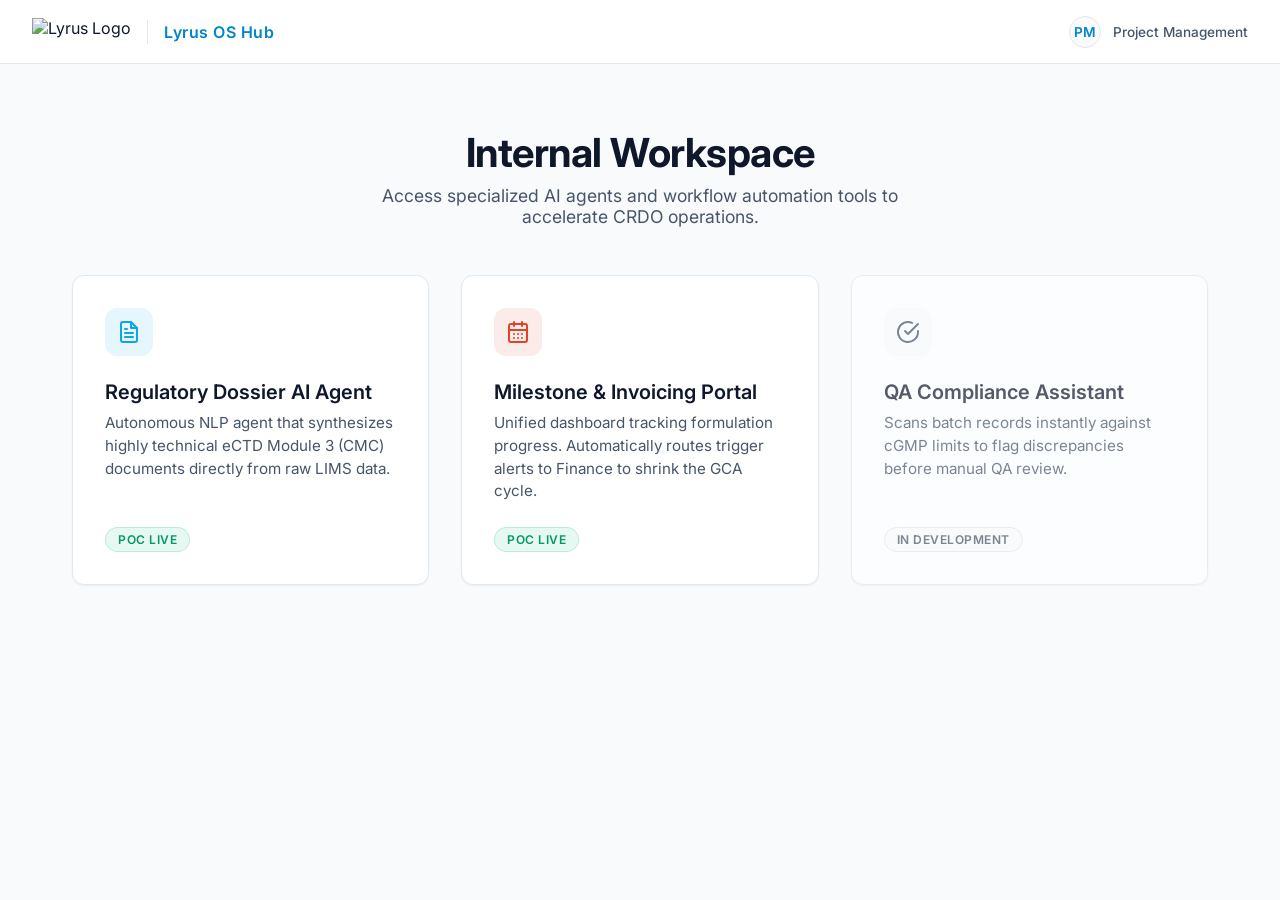
==== tools/index.html @ a567f112 "Add Internal Tools Hub and Milestone Tracker" ====
<!doctype html>
<html lang="en">
  <head>
    <meta charset="UTF-8" />
    <meta name="viewport" content="width=device-width, initial-scale=1.0" />
    <title>Lyrus OS | Internal Tools Hub</title>
    <link rel="stylesheet" href="./style.css" />
    <link href="https://fonts.googleapis.com/css2?family=Inter:wght@400;500;600;700&display=swap" rel="stylesheet">
  </head>
  <body>
    <!-- Top Navigation Bar -->
    <header class="topbar">
      <div class="topbar-left">
        <img src="https://www.lyruslife.com/wp-content/uploads/2016/11/Lyrus-Logo-150-x-80-2-1.png" alt="Lyrus Logo" class="logo">
        <div class="brand-divider"></div>
        <span class="system-name">Lyrus OS Hub</span>
      </div>
      <div class="topbar-right">
        <div class="user-profile">
          <div class="avatar">PM</div>
          <span>Project Management</span>
        </div>
      </div>
    </header>

    <main class="hub-container">
      <div class="hub-header">
        <h1>Internal Workspace</h1>
        <p>Access specialized AI agents and workflow automation tools to accelerate CRDO operations.</p>
      </div>

      <div class="tools-grid">
        <!-- Tool Card: Dossier Agent -->
        <a href="./dossier-agent/index.html" class="tool-card">
          <div class="card-icon blue-icon">
            <svg xmlns="http://www.w3.org/2000/svg" width="24" height="24" viewBox="0 0 24 24" fill="none" stroke="currentColor" stroke-width="2" stroke-linecap="round" stroke-linejoin="round"><path d="M14 2H6a2 2 0 0 0-2 2v16a2 2 0 0 0 2 2h12a2 2 0 0 0 2-2V8z"></path><polyline points="14 2 14 8 20 8"></polyline><line x1="16" y1="13" x2="8" y2="13"></line><line x1="16" y1="17" x2="8" y2="17"></line><polyline points="10 9 9 9 8 9"></polyline></svg>
          </div>
          <div class="card-content">
            <h3>Regulatory Dossier AI Agent</h3>
            <p>Autonomous NLP agent that synthesizes highly technical eCTD Module 3 (CMC) documents directly from raw LIMS data.</p>
            <span class="status-badge live">POC Live</span>
          </div>
        </a>

        <!-- Tool Card: Milestone Tracker -->
        <a href="./milestone-tracker/index.html" class="tool-card">
          <div class="card-icon orange-icon">
            <svg xmlns="http://www.w3.org/2000/svg" width="24" height="24" viewBox="0 0 24 24" fill="none" stroke="currentColor" stroke-width="2" stroke-linecap="round" stroke-linejoin="round"><rect x="3" y="4" width="18" height="18" rx="2" ry="2"></rect><line x1="16" y1="2" x2="16" y2="6"></line><line x1="8" y1="2" x2="8" y2="6"></line><line x1="3" y1="10" x2="21" y2="10"></line><path d="M8 14h.01"></path><path d="M12 14h.01"></path><path d="M16 14h.01"></path><path d="M8 18h.01"></path><path d="M12 18h.01"></path><path d="M16 18h.01"></path></svg>
          </div>
          <div class="card-content">
            <h3>Milestone & Invoicing Portal</h3>
            <p>Unified dashboard tracking formulation progress. Automatically routes trigger alerts to Finance to shrink the GCA cycle.</p>
            <span class="status-badge live">POC Live</span>
          </div>
        </a>

        <!-- Tool Card: QA Assistant (Placeholder) -->
        <div class="tool-card disabled">
          <div class="card-icon gray-icon">
            <svg xmlns="http://www.w3.org/2000/svg" width="24" height="24" viewBox="0 0 24 24" fill="none" stroke="currentColor" stroke-width="2" stroke-linecap="round" stroke-linejoin="round"><path d="M22 11.08V12a10 10 0 1 1-5.93-9.14"></path><polyline points="22 4 12 14.01 9 11.01"></polyline></svg>
          </div>
          <div class="card-content">
            <h3>QA Compliance Assistant</h3>
            <p>Scans batch records instantly against cGMP limits to flag discrepancies before manual QA review.</p>
            <span class="status-badge upcoming">In Development</span>
          </div>
        </div>

      </div>
    </main>
  </body>
</html>
---- tools/style.css ----
:root {
  --bg-app: #f8fafc;
  --bg-card: #ffffff;
  --text-main: #0f172a;
  --text-muted: #475569;
  --border-color: #e2e8f0;
  
  --brand-orange: #de4528;
  --brand-blue: #0ea5e9;
  --brand-blue-dark: #0284c7;
  
  --shadow-sm: 0 1px 2px 0 rgba(0, 0, 0, 0.05);
  --shadow-md: 0 4px 6px -1px rgba(0, 0, 0, 0.05), 0 2px 4px -1px rgba(0, 0, 0, 0.03);
  --shadow-lg: 0 10px 15px -3px rgba(0, 0, 0, 0.1), 0 4px 6px -2px rgba(0, 0, 0, 0.05);
}

* { margin: 0; padding: 0; box-sizing: border-box; }
body { font-family: 'Inter', sans-serif; background-color: var(--bg-app); color: var(--text-main); }

/* Top Navigation */
.topbar { background-color: white; height: 64px; border-bottom: 1px solid var(--border-color); display: flex; align-items: center; justify-content: space-between; padding: 0 2rem; position: sticky; top: 0; z-index: 10; }
.topbar-left { display: flex; align-items: center; gap: 1rem; }
.logo { height: 28px; }
.brand-divider { width: 1px; height: 24px; background-color: var(--border-color); }
.system-name { font-weight: 600; color: var(--brand-blue-dark); letter-spacing: 0.5px; }

.topbar-right { display: flex; align-items: center; }
.user-profile { display: flex; align-items: center; gap: 0.75rem; font-size: 0.85rem; font-weight: 500; color: var(--text-muted); cursor: pointer; }
.avatar { width: 32px; height: 32px; background-color: var(--bg-app); border: 1px solid var(--border-color); border-radius: 50%; display: flex; align-items: center; justify-content: center; color: var(--brand-blue-dark); font-weight: 600; }

/* Hub Layout */
.hub-container { max-width: 1200px; margin: 0 auto; padding: 4rem 2rem; }
.hub-header { margin-bottom: 3rem; text-align: center; }
.hub-header h1 { font-size: 2.5rem; margin-bottom: 0.5rem; color: var(--text-main); letter-spacing: -0.5px; }
.hub-header p { color: var(--text-muted); font-size: 1.1rem; max-width: 600px; margin: 0 auto; }

/* Tools Grid */
.tools-grid { display: grid; grid-template-columns: repeat(auto-fit, minmax(340px, 1fr)); gap: 2rem; }

.tool-card { background-color: var(--bg-card); border: 1px solid var(--border-color); border-radius: 12px; padding: 2rem; text-decoration: none; color: inherit; display: flex; flex-direction: column; gap: 1.5rem; box-shadow: var(--shadow-sm); transition: transform 0.2s ease, box-shadow 0.2s ease, border-color 0.2s ease; position: relative; overflow: hidden; }
.tool-card:not(.disabled):hover { transform: translateY(-4px); box-shadow: var(--shadow-lg); border-color: var(--brand-blue); }

.card-icon { width: 48px; height: 48px; border-radius: 12px; display: flex; align-items: center; justify-content: center; }
.blue-icon { background-color: rgba(14, 165, 233, 0.1); color: var(--brand-blue); }
.orange-icon { background-color: rgba(222, 69, 40, 0.1); color: var(--brand-orange); }
.gray-icon { background-color: var(--bg-app); color: var(--text-muted); }

.card-content { display: flex; flex-direction: column; gap: 0.5rem; flex: 1; }
.card-content h3 { font-size: 1.25rem; font-weight: 600; }
.card-content p { color: var(--text-muted); font-size: 0.95rem; line-height: 1.5; margin-bottom: 1rem; flex: 1; }

.status-badge { align-self: flex-start; padding: 0.25rem 0.75rem; border-radius: 50px; font-size: 0.75rem; font-weight: 600; text-transform: uppercase; letter-spacing: 0.5px; }
.status-badge.live { background-color: rgba(16, 185, 129, 0.1); color: #059669; border: 1px solid rgba(16, 185, 129, 0.2); }
.status-badge.upcoming { background-color: var(--bg-app); color: var(--text-muted); border: 1px solid var(--border-color); }

.tool-card.disabled { opacity: 0.7; cursor: not-allowed; }
.tool-card.disabled:hover { transform: none; box-shadow: var(--shadow-sm); border-color: var(--border-color); }
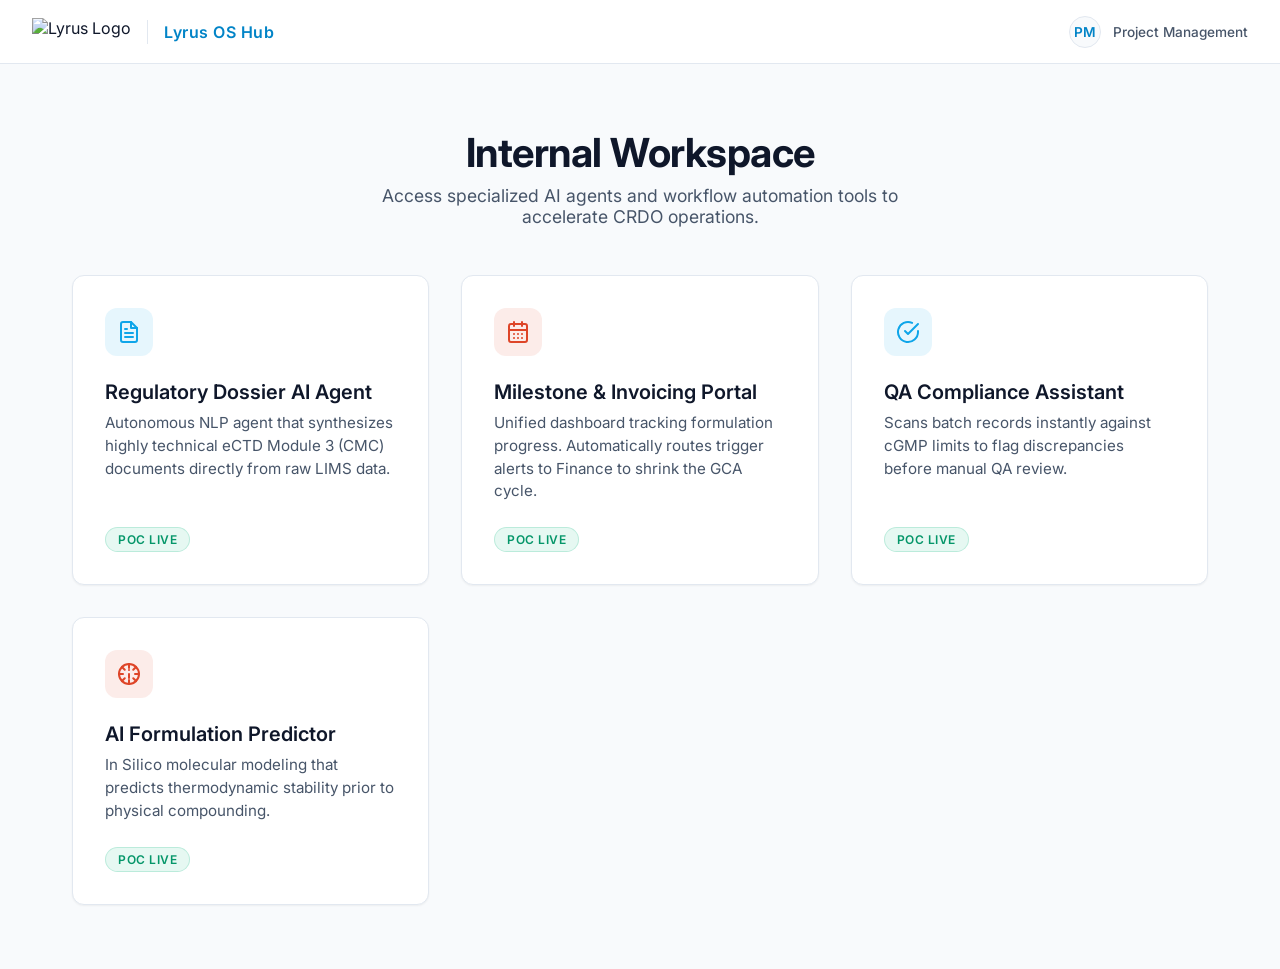
==== commit d32a8ad3: "Complete 4-Tool Internal Ecosystem" ====
--- a/tools/index.html
+++ b/tools/index.html
@@ -54,17 +54,29 @@
           </div>
         </a>
 
-        <!-- Tool Card: QA Assistant (Placeholder) -->
-        <div class="tool-card disabled">
-          <div class="card-icon gray-icon">
+        <!-- Tool Card: QA Assistant -->
+        <a href="./qa-assistant/index.html" class="tool-card">
+          <div class="card-icon blue-icon">
             <svg xmlns="http://www.w3.org/2000/svg" width="24" height="24" viewBox="0 0 24 24" fill="none" stroke="currentColor" stroke-width="2" stroke-linecap="round" stroke-linejoin="round"><path d="M22 11.08V12a10 10 0 1 1-5.93-9.14"></path><polyline points="22 4 12 14.01 9 11.01"></polyline></svg>
           </div>
           <div class="card-content">
             <h3>QA Compliance Assistant</h3>
             <p>Scans batch records instantly against cGMP limits to flag discrepancies before manual QA review.</p>
-            <span class="status-badge upcoming">In Development</span>
+            <span class="status-badge live">POC Live</span>
           </div>
-        </div>
+        </a>
+
+        <!-- Tool Card: Formulation Predictor -->
+        <a href="./formulation-predictor/index.html" class="tool-card">
+          <div class="card-icon orange-icon">
+            <svg xmlns="http://www.w3.org/2000/svg" width="24" height="24" viewBox="0 0 24 24" fill="none" stroke="currentColor" stroke-width="2" stroke-linecap="round" stroke-linejoin="round"><circle cx="12" cy="12" r="10"></circle><line x1="12" y1="16" x2="12" y2="12"></line><line x1="12" y1="8" x2="12.01" y2="8"></line><path d="M12 2v4"></path><path d="M12 18v4"></path><path d="M4.93 4.93l2.83 2.83"></path><path d="M16.24 16.24l2.83 2.83"></path><path d="M2 12h4"></path><path d="M18 12h4"></path><path d="M4.93 19.07l2.83-2.83"></path><path d="M16.24 7.76l2.83-2.83"></path></svg>
+          </div>
+          <div class="card-content">
+            <h3>AI Formulation Predictor</h3>
+            <p>In Silico molecular modeling that predicts thermodynamic stability prior to physical compounding.</p>
+            <span class="status-badge live">POC Live</span>
+          </div>
+        </a>
 
       </div>
     </main>
--- a/tools/style.css
+++ b/tools/style.css
@@ -55,3 +55,12 @@
 
 .tool-card.disabled { opacity: 0.7; cursor: not-allowed; }
 .tool-card.disabled:hover { transform: none; box-shadow: var(--shadow-sm); border-color: var(--border-color); }
+
+/* Mobile Responsiveness */
+@media (max-width: 768px) {
+  .topbar { padding: 0 1rem; }
+  .system-name { display: none; } /* Hide text to save space, keep logo */
+  .hub-container { padding: 2rem 1rem; }
+  .hub-header h1 { font-size: 2rem; }
+  .tools-grid { grid-template-columns: 1fr; }
+}
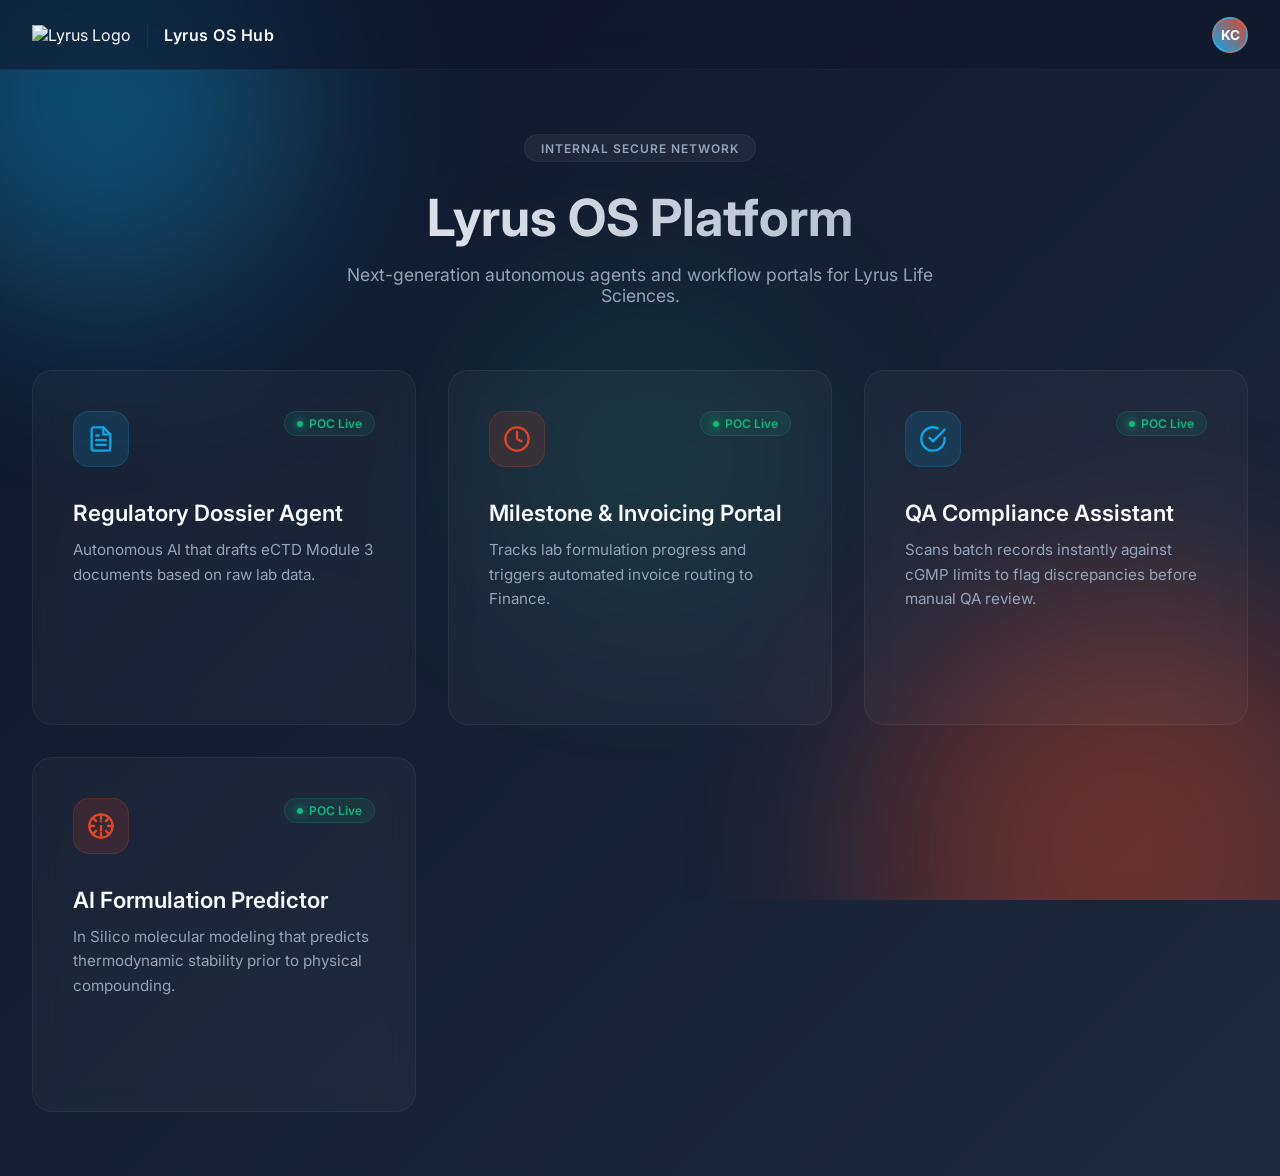
==== commit 6d07a1d7: "Redesign Internal Agents Dashboard and Individual Apps with Glassmorphism and animations. Also pushe" ====
--- a/tools/index.html
+++ b/tools/index.html
@@ -8,6 +8,12 @@
     <link href="https://fonts.googleapis.com/css2?family=Inter:wght@400;500;600;700&display=swap" rel="stylesheet">
   </head>
   <body>
+    <div class="bg-orbs">
+      <div class="orb orb-1"></div>
+      <div class="orb orb-2"></div>
+      <div class="orb orb-3"></div>
+    </div>
+
     <!-- Top Navigation Bar -->
     <header class="topbar">
       <div class="topbar-left">
@@ -16,66 +22,76 @@
         <span class="system-name">Lyrus OS Hub</span>
       </div>
       <div class="topbar-right">
-        <div class="user-profile">
-          <div class="avatar">PM</div>
-          <span>Project Management</span>
-        </div>
+        <div class="user-profile">KC</div>
       </div>
     </header>
 
     <main class="hub-container">
-      <div class="hub-header">
-        <h1>Internal Workspace</h1>
-        <p>Access specialized AI agents and workflow automation tools to accelerate CRDO operations.</p>
-      </div>
+      <header class="hub-header">
+        <div class="badge">Internal Secure Network</div>
+        <h1>Lyrus OS Platform</h1>
+        <p>Next-generation autonomous agents and workflow portals for Lyrus Life Sciences.</p>
+      </header>
 
       <div class="tools-grid">
-        <!-- Tool Card: Dossier Agent -->
+        <!-- Tool Card: Regulatory Dossier Agent -->
         <a href="./dossier-agent/index.html" class="tool-card">
-          <div class="card-icon blue-icon">
-            <svg xmlns="http://www.w3.org/2000/svg" width="24" height="24" viewBox="0 0 24 24" fill="none" stroke="currentColor" stroke-width="2" stroke-linecap="round" stroke-linejoin="round"><path d="M14 2H6a2 2 0 0 0-2 2v16a2 2 0 0 0 2 2h12a2 2 0 0 0 2-2V8z"></path><polyline points="14 2 14 8 20 8"></polyline><line x1="16" y1="13" x2="8" y2="13"></line><line x1="16" y1="17" x2="8" y2="17"></line><polyline points="10 9 9 9 8 9"></polyline></svg>
+          <div class="card-header">
+            <div class="card-icon blue-icon">
+              <svg xmlns="http://www.w3.org/2000/svg" width="28" height="28" viewBox="0 0 24 24" fill="none" stroke="currentColor" stroke-width="2" stroke-linecap="round" stroke-linejoin="round"><path d="M14 2H6a2 2 0 0 0-2 2v16a2 2 0 0 0 2 2h12a2 2 0 0 0 2-2V8z"></path><polyline points="14 2 14 8 20 8"></polyline><line x1="16" y1="13" x2="8" y2="13"></line><line x1="16" y1="17" x2="8" y2="17"></line><polyline points="10 9 9 9 8 9"></polyline></svg>
+            </div>
+            <span class="status-badge live">POC Live</span>
           </div>
           <div class="card-content">
-            <h3>Regulatory Dossier AI Agent</h3>
-            <p>Autonomous NLP agent that synthesizes highly technical eCTD Module 3 (CMC) documents directly from raw LIMS data.</p>
-            <span class="status-badge live">POC Live</span>
+            <h3>Regulatory Dossier Agent</h3>
+            <p>Autonomous AI that drafts eCTD Module 3 documents based on raw lab data.</p>
           </div>
+          <div class="card-footer">Launch Portal <svg xmlns="http://www.w3.org/2000/svg" width="16" height="16" viewBox="0 0 24 24" fill="none" stroke="currentColor" stroke-width="2" stroke-linecap="round" stroke-linejoin="round"><line x1="5" y1="12" x2="19" y2="12"></line><polyline points="12 5 19 12 12 19"></polyline></svg></div>
         </a>
 
         <!-- Tool Card: Milestone Tracker -->
         <a href="./milestone-tracker/index.html" class="tool-card">
-          <div class="card-icon orange-icon">
-            <svg xmlns="http://www.w3.org/2000/svg" width="24" height="24" viewBox="0 0 24 24" fill="none" stroke="currentColor" stroke-width="2" stroke-linecap="round" stroke-linejoin="round"><rect x="3" y="4" width="18" height="18" rx="2" ry="2"></rect><line x1="16" y1="2" x2="16" y2="6"></line><line x1="8" y1="2" x2="8" y2="6"></line><line x1="3" y1="10" x2="21" y2="10"></line><path d="M8 14h.01"></path><path d="M12 14h.01"></path><path d="M16 14h.01"></path><path d="M8 18h.01"></path><path d="M12 18h.01"></path><path d="M16 18h.01"></path></svg>
+          <div class="card-header">
+            <div class="card-icon orange-icon">
+              <svg xmlns="http://www.w3.org/2000/svg" width="28" height="28" viewBox="0 0 24 24" fill="none" stroke="currentColor" stroke-width="2" stroke-linecap="round" stroke-linejoin="round"><circle cx="12" cy="12" r="10"></circle><polyline points="12 6 12 12 16 14"></polyline></svg>
+            </div>
+            <span class="status-badge live">POC Live</span>
           </div>
           <div class="card-content">
             <h3>Milestone & Invoicing Portal</h3>
-            <p>Unified dashboard tracking formulation progress. Automatically routes trigger alerts to Finance to shrink the GCA cycle.</p>
-            <span class="status-badge live">POC Live</span>
+            <p>Tracks lab formulation progress and triggers automated invoice routing to Finance.</p>
           </div>
+          <div class="card-footer">Launch Portal <svg xmlns="http://www.w3.org/2000/svg" width="16" height="16" viewBox="0 0 24 24" fill="none" stroke="currentColor" stroke-width="2" stroke-linecap="round" stroke-linejoin="round"><line x1="5" y1="12" x2="19" y2="12"></line><polyline points="12 5 19 12 12 19"></polyline></svg></div>
         </a>
 
         <!-- Tool Card: QA Assistant -->
         <a href="./qa-assistant/index.html" class="tool-card">
-          <div class="card-icon blue-icon">
-            <svg xmlns="http://www.w3.org/2000/svg" width="24" height="24" viewBox="0 0 24 24" fill="none" stroke="currentColor" stroke-width="2" stroke-linecap="round" stroke-linejoin="round"><path d="M22 11.08V12a10 10 0 1 1-5.93-9.14"></path><polyline points="22 4 12 14.01 9 11.01"></polyline></svg>
+          <div class="card-header">
+            <div class="card-icon blue-icon">
+              <svg xmlns="http://www.w3.org/2000/svg" width="28" height="28" viewBox="0 0 24 24" fill="none" stroke="currentColor" stroke-width="2" stroke-linecap="round" stroke-linejoin="round"><path d="M22 11.08V12a10 10 0 1 1-5.93-9.14"></path><polyline points="22 4 12 14.01 9 11.01"></polyline></svg>
+            </div>
+            <span class="status-badge live">POC Live</span>
           </div>
           <div class="card-content">
             <h3>QA Compliance Assistant</h3>
             <p>Scans batch records instantly against cGMP limits to flag discrepancies before manual QA review.</p>
-            <span class="status-badge live">POC Live</span>
           </div>
+          <div class="card-footer">Launch Portal <svg xmlns="http://www.w3.org/2000/svg" width="16" height="16" viewBox="0 0 24 24" fill="none" stroke="currentColor" stroke-width="2" stroke-linecap="round" stroke-linejoin="round"><line x1="5" y1="12" x2="19" y2="12"></line><polyline points="12 5 19 12 12 19"></polyline></svg></div>
         </a>
 
         <!-- Tool Card: Formulation Predictor -->
         <a href="./formulation-predictor/index.html" class="tool-card">
-          <div class="card-icon orange-icon">
-            <svg xmlns="http://www.w3.org/2000/svg" width="24" height="24" viewBox="0 0 24 24" fill="none" stroke="currentColor" stroke-width="2" stroke-linecap="round" stroke-linejoin="round"><circle cx="12" cy="12" r="10"></circle><line x1="12" y1="16" x2="12" y2="12"></line><line x1="12" y1="8" x2="12.01" y2="8"></line><path d="M12 2v4"></path><path d="M12 18v4"></path><path d="M4.93 4.93l2.83 2.83"></path><path d="M16.24 16.24l2.83 2.83"></path><path d="M2 12h4"></path><path d="M18 12h4"></path><path d="M4.93 19.07l2.83-2.83"></path><path d="M16.24 7.76l2.83-2.83"></path></svg>
+          <div class="card-header">
+            <div class="card-icon orange-icon">
+              <svg xmlns="http://www.w3.org/2000/svg" width="28" height="28" viewBox="0 0 24 24" fill="none" stroke="currentColor" stroke-width="2" stroke-linecap="round" stroke-linejoin="round"><circle cx="12" cy="12" r="10"></circle><line x1="12" y1="16" x2="12" y2="12"></line><line x1="12" y1="8" x2="12.01" y2="8"></line><path d="M12 2v4"></path><path d="M12 18v4"></path><path d="M4.93 4.93l2.83 2.83"></path><path d="M16.24 16.24l2.83 2.83"></path><path d="M2 12h4"></path><path d="M18 12h4"></path><path d="M4.93 19.07l2.83-2.83"></path><path d="M16.24 7.76l2.83-2.83"></path></svg>
+            </div>
+            <span class="status-badge live">POC Live</span>
           </div>
           <div class="card-content">
             <h3>AI Formulation Predictor</h3>
             <p>In Silico molecular modeling that predicts thermodynamic stability prior to physical compounding.</p>
-            <span class="status-badge live">POC Live</span>
           </div>
+          <div class="card-footer">Launch Portal <svg xmlns="http://www.w3.org/2000/svg" width="16" height="16" viewBox="0 0 24 24" fill="none" stroke="currentColor" stroke-width="2" stroke-linecap="round" stroke-linejoin="round"><line x1="5" y1="12" x2="19" y2="12"></line><polyline points="12 5 19 12 12 19"></polyline></svg></div>
         </a>
 
       </div>
--- a/tools/style.css
+++ b/tools/style.css
@@ -1,66 +1,85 @@
 :root {
-  --bg-app: #f8fafc;
-  --bg-card: #ffffff;
-  --text-main: #0f172a;
-  --text-muted: #475569;
-  --border-color: #e2e8f0;
-  
+  --bg-gradient: linear-gradient(135deg, #0f172a 0%, #1e293b 100%);
+  --glass-bg: rgba(255, 255, 255, 0.03);
+  --glass-border: rgba(255, 255, 255, 0.05);
+  --glass-border-hover: rgba(255, 255, 255, 0.15);
+  --text-main: #f8fafc;
+  --text-muted: #94a3b8;
   --brand-orange: #de4528;
   --brand-blue: #0ea5e9;
-  --brand-blue-dark: #0284c7;
-  
-  --shadow-sm: 0 1px 2px 0 rgba(0, 0, 0, 0.05);
-  --shadow-md: 0 4px 6px -1px rgba(0, 0, 0, 0.05), 0 2px 4px -1px rgba(0, 0, 0, 0.03);
-  --shadow-lg: 0 10px 15px -3px rgba(0, 0, 0, 0.1), 0 4px 6px -2px rgba(0, 0, 0, 0.05);
+  --success: #10b981;
+  --warning: #f59e0b;
 }
 
 * { margin: 0; padding: 0; box-sizing: border-box; }
-body { font-family: 'Inter', sans-serif; background-color: var(--bg-app); color: var(--text-main); }
+body { font-family: 'Inter', sans-serif; background: var(--bg-gradient); color: var(--text-main); min-height: 100vh; overflow-x: hidden; }
 
-/* Top Navigation */
-.topbar { background-color: white; height: 64px; border-bottom: 1px solid var(--border-color); display: flex; align-items: center; justify-content: space-between; padding: 0 2rem; position: sticky; top: 0; z-index: 10; }
+/* Abstract Background Orbs */
+.bg-orbs { position: fixed; top: 0; left: 0; width: 100%; height: 100%; overflow: hidden; z-index: -1; pointer-events: none; }
+.orb { position: absolute; border-radius: 50%; filter: blur(100px); opacity: 0.4; animation: float 20s infinite ease-in-out; }
+.orb-1 { width: 400px; height: 400px; background: var(--brand-blue); top: -100px; left: -100px; }
+.orb-2 { width: 500px; height: 500px; background: var(--brand-orange); bottom: -200px; right: -100px; animation-delay: -5s; }
+.orb-3 { width: 300px; height: 300px; background: var(--success); top: 50%; left: 50%; transform: translate(-50%, -50%); opacity: 0.15; }
+@keyframes float { 0%, 100% { transform: translate(0, 0); } 33% { transform: translate(30px, -50px); } 66% { transform: translate(-30px, 50px); } }
+
+/* Topbar */
+.topbar { background: rgba(15, 23, 42, 0.6); backdrop-filter: blur(20px); -webkit-backdrop-filter: blur(20px); height: 70px; border-bottom: 1px solid var(--glass-border); display: flex; align-items: center; justify-content: space-between; padding: 0 2rem; position: sticky; top: 0; z-index: 100; }
 .topbar-left { display: flex; align-items: center; gap: 1rem; }
-.logo { height: 28px; }
-.brand-divider { width: 1px; height: 24px; background-color: var(--border-color); }
-.system-name { font-weight: 600; color: var(--brand-blue-dark); letter-spacing: 0.5px; }
+.back-link { color: var(--text-muted); display: flex; align-items: center; transition: color 0.3s; text-decoration: none; }
+.back-link:hover { color: var(--brand-blue); }
+.brand-divider { width: 1px; height: 24px; background-color: var(--glass-border); }
+.system-name { font-weight: 600; color: var(--text-main); letter-spacing: 0.5px; }
+.topbar-right { display: flex; align-items: center; gap: 1rem; }
+.user-profile { width: 36px; height: 36px; border-radius: 50%; background: linear-gradient(45deg, var(--brand-blue), var(--brand-orange)); display: flex; align-items: center; justify-content: center; font-weight: bold; font-size: 0.85rem; border: 2px solid rgba(255,255,255,0.1); }
 
-.topbar-right { display: flex; align-items: center; }
-.user-profile { display: flex; align-items: center; gap: 0.75rem; font-size: 0.85rem; font-weight: 500; color: var(--text-muted); cursor: pointer; }
-.avatar { width: 32px; height: 32px; background-color: var(--bg-app); border: 1px solid var(--border-color); border-radius: 50%; display: flex; align-items: center; justify-content: center; color: var(--brand-blue-dark); font-weight: 600; }
-
-/* Hub Layout */
-.hub-container { max-width: 1200px; margin: 0 auto; padding: 4rem 2rem; }
-.hub-header { margin-bottom: 3rem; text-align: center; }
-.hub-header h1 { font-size: 2.5rem; margin-bottom: 0.5rem; color: var(--text-main); letter-spacing: -0.5px; }
+/* Dashboard */
+.hub-container { max-width: 1400px; margin: 0 auto; padding: 4rem 2rem; }
+.hub-header { margin-bottom: 4rem; text-align: center; }
+.hub-header .badge { display: inline-block; padding: 0.35rem 1rem; border-radius: 50px; font-size: 0.75rem; font-weight: 600; text-transform: uppercase; letter-spacing: 1px; background-color: rgba(255,255,255,0.05); color: var(--text-muted); border: 1px solid var(--glass-border); margin-bottom: 1.5rem; }
+.hub-header h1 { font-size: clamp(2.5rem, 4vw, 3.5rem); margin-bottom: 1rem; font-weight: 700; background: linear-gradient(to right, #fff, #94a3b8); -webkit-background-clip: text; -webkit-text-fill-color: transparent; }
 .hub-header p { color: var(--text-muted); font-size: 1.1rem; max-width: 600px; margin: 0 auto; }
 
-/* Tools Grid */
-.tools-grid { display: grid; grid-template-columns: repeat(auto-fit, minmax(340px, 1fr)); gap: 2rem; }
+/* Bento Grid */
+.tools-grid { display: grid; grid-template-columns: repeat(auto-fit, minmax(350px, 1fr)); gap: 2rem; }
 
-.tool-card { background-color: var(--bg-card); border: 1px solid var(--border-color); border-radius: 12px; padding: 2rem; text-decoration: none; color: inherit; display: flex; flex-direction: column; gap: 1.5rem; box-shadow: var(--shadow-sm); transition: transform 0.2s ease, box-shadow 0.2s ease, border-color 0.2s ease; position: relative; overflow: hidden; }
-.tool-card:not(.disabled):hover { transform: translateY(-4px); box-shadow: var(--shadow-lg); border-color: var(--brand-blue); }
+.tool-card {
+  background: var(--glass-bg); backdrop-filter: blur(12px); -webkit-backdrop-filter: blur(12px);
+  border: 1px solid var(--glass-border); border-radius: 20px; padding: 2.5rem;
+  display: flex; flex-direction: column; gap: 1.5rem; text-decoration: none; color: var(--text-main);
+  transition: transform 0.4s cubic-bezier(0.16, 1, 0.3, 1), box-shadow 0.4s ease, border-color 0.4s ease, background 0.4s ease;
+  position: relative; overflow: hidden;
+}
 
-.card-icon { width: 48px; height: 48px; border-radius: 12px; display: flex; align-items: center; justify-content: center; }
-.blue-icon { background-color: rgba(14, 165, 233, 0.1); color: var(--brand-blue); }
-.orange-icon { background-color: rgba(222, 69, 40, 0.1); color: var(--brand-orange); }
-.gray-icon { background-color: var(--bg-app); color: var(--text-muted); }
+/* Glow Effect on Hover */
+.tool-card::before { content: ''; position: absolute; top: 0; left: 0; right: 0; height: 100%; background: radial-gradient(circle at 50% -20%, rgba(255,255,255,0.1), transparent 70%); opacity: 0; transition: opacity 0.4s ease; pointer-events: none; }
+.tool-card:hover::before { opacity: 1; }
 
-.card-content { display: flex; flex-direction: column; gap: 0.5rem; flex: 1; }
-.card-content h3 { font-size: 1.25rem; font-weight: 600; }
-.card-content p { color: var(--text-muted); font-size: 0.95rem; line-height: 1.5; margin-bottom: 1rem; flex: 1; }
+.tool-card:hover { transform: translateY(-8px); box-shadow: 0 20px 40px rgba(0,0,0,0.4); border-color: var(--glass-border-hover); background: rgba(255,255,255,0.05); }
 
-.status-badge { align-self: flex-start; padding: 0.25rem 0.75rem; border-radius: 50px; font-size: 0.75rem; font-weight: 600; text-transform: uppercase; letter-spacing: 0.5px; }
-.status-badge.live { background-color: rgba(16, 185, 129, 0.1); color: #059669; border: 1px solid rgba(16, 185, 129, 0.2); }
-.status-badge.upcoming { background-color: var(--bg-app); color: var(--text-muted); border: 1px solid var(--border-color); }
+.card-header { display: flex; justify-content: space-between; align-items: flex-start; }
+.card-icon { width: 56px; height: 56px; border-radius: 16px; display: flex; align-items: center; justify-content: center; margin-bottom: 0.5rem; transition: transform 0.3s ease; }
+.tool-card:hover .card-icon { transform: scale(1.1) rotate(-5deg); }
 
-.tool-card.disabled { opacity: 0.7; cursor: not-allowed; }
-.tool-card.disabled:hover { transform: none; box-shadow: var(--shadow-sm); border-color: var(--border-color); }
+.blue-icon { background: rgba(14, 165, 233, 0.15); color: var(--brand-blue); border: 1px solid rgba(14, 165, 233, 0.2); }
+.orange-icon { background: rgba(222, 69, 40, 0.15); color: var(--brand-orange); border: 1px solid rgba(222, 69, 40, 0.2); }
+
+.status-badge { font-size: 0.75rem; font-weight: 600; padding: 0.25rem 0.75rem; border-radius: 50px; display: inline-flex; align-items: center; gap: 0.4rem; }
+.status-badge::before { content: ''; width: 6px; height: 6px; border-radius: 50%; }
+.status-badge.live { background: rgba(16, 185, 129, 0.1); color: var(--success); border: 1px solid rgba(16, 185, 129, 0.2); }
+.status-badge.live::before { background: var(--success); box-shadow: 0 0 8px var(--success); animation: pulse 2s infinite; }
+
+.card-content h3 { font-size: 1.4rem; margin-bottom: 0.75rem; font-weight: 600; }
+.card-content p { color: var(--text-muted); font-size: 0.95rem; line-height: 1.6; margin-bottom: 2rem; }
+
+.card-footer { margin-top: auto; display: flex; align-items: center; color: var(--brand-blue); font-size: 0.9rem; font-weight: 500; gap: 0.5rem; opacity: 0; transform: translateX(-10px); transition: opacity 0.3s ease, transform 0.3s ease; }
+.tool-card:hover .card-footer { opacity: 1; transform: translateX(0); }
 
 /* Mobile Responsiveness */
 @media (max-width: 768px) {
   .topbar { padding: 0 1rem; }
-  .system-name { display: none; } /* Hide text to save space, keep logo */
+  .system-name { display: none; }
   .hub-container { padding: 2rem 1rem; }
   .hub-header h1 { font-size: 2rem; }
   .tools-grid { grid-template-columns: 1fr; }
+  .card-footer { opacity: 1; transform: none; }
 }
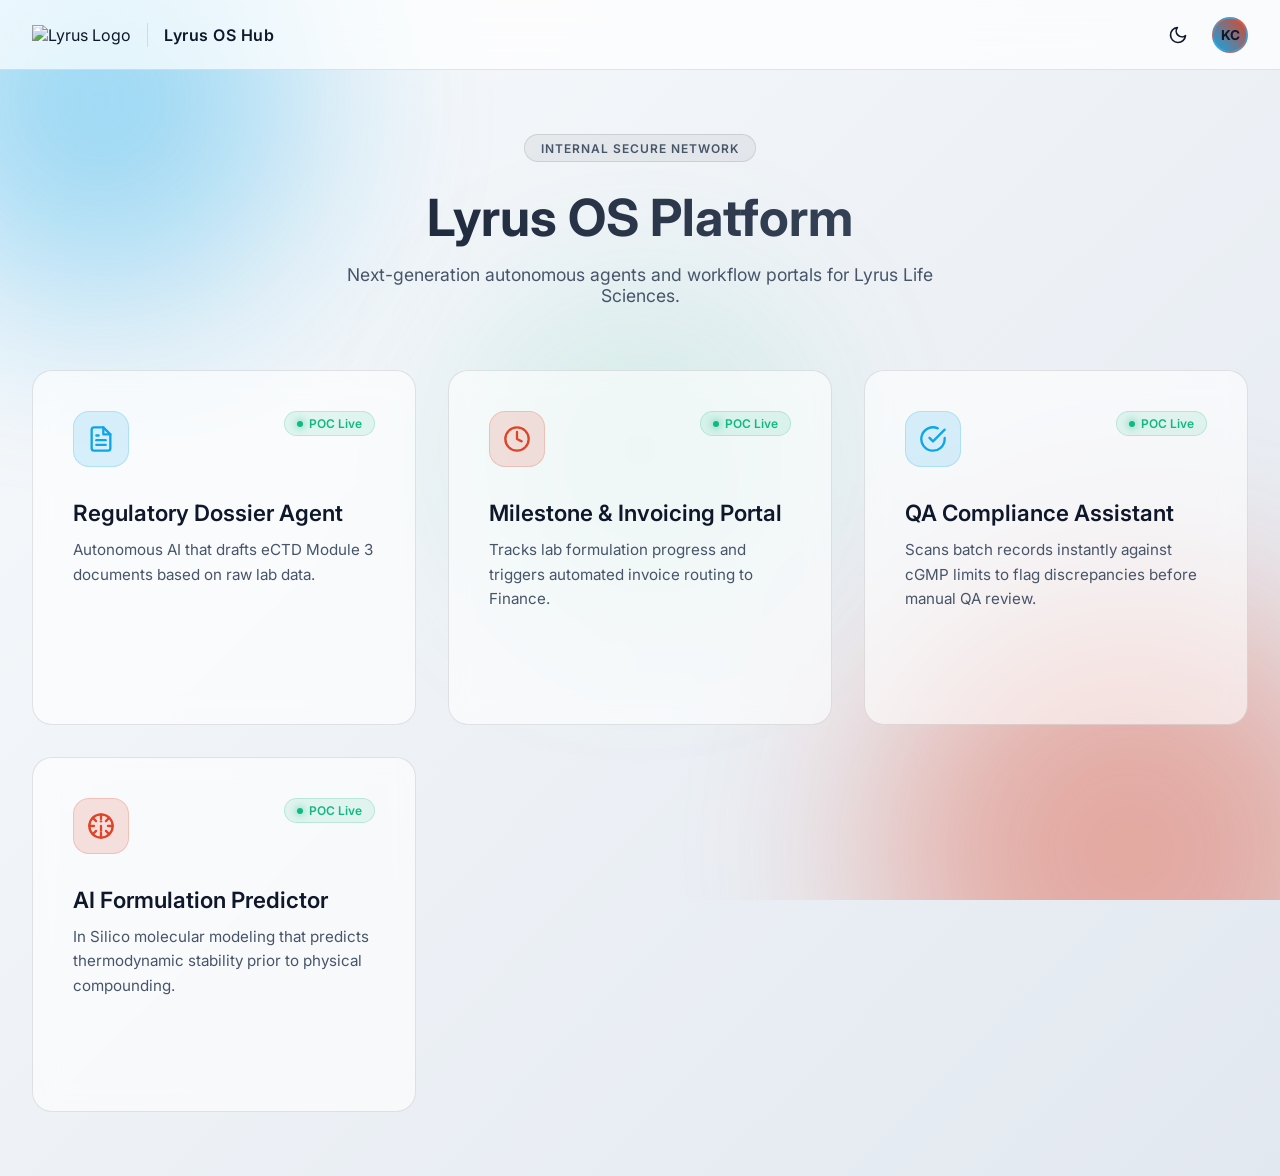
==== commit 6e9f8d6b: "design and bug fixes" ====
--- a/tools/index.html
+++ b/tools/index.html
@@ -6,6 +6,10 @@
     <title>Lyrus OS | Internal Tools Hub</title>
     <link rel="stylesheet" href="./style.css" />
     <link href="https://fonts.googleapis.com/css2?family=Inter:wght@400;500;600;700&display=swap" rel="stylesheet">
+    <script>
+      const theme = localStorage.getItem('lyrus-theme') || 'light';
+      document.documentElement.setAttribute('data-theme', theme);
+    </script>
   </head>
   <body>
     <div class="bg-orbs">
@@ -22,6 +26,10 @@
         <span class="system-name">Lyrus OS Hub</span>
       </div>
       <div class="topbar-right">
+        <button id="theme-toggle" class="icon-btn" aria-label="Toggle Theme" style="background:transparent; border:none; color:var(--text-main); cursor:pointer; padding:0.5rem;">
+            <svg id="moon-icon" xmlns="http://www.w3.org/2000/svg" width="20" height="20" viewBox="0 0 24 24" fill="none" stroke="currentColor" stroke-width="2" stroke-linecap="round" stroke-linejoin="round"><path d="M21 12.79A9 9 0 1 1 11.21 3 7 7 0 0 0 21 12.79z"></path></svg>
+            <svg id="sun-icon" style="display:none;" xmlns="http://www.w3.org/2000/svg" width="20" height="20" viewBox="0 0 24 24" fill="none" stroke="currentColor" stroke-width="2" stroke-linecap="round" stroke-linejoin="round"><circle cx="12" cy="12" r="5"></circle><line x1="12" y1="1" x2="12" y2="3"></line><line x1="12" y1="21" x2="12" y2="23"></line><line x1="4.22" y1="4.22" x2="5.64" y2="5.64"></line><line x1="18.36" y1="18.36" x2="19.78" y2="19.78"></line><line x1="1" y1="12" x2="3" y2="12"></line><line x1="21" y1="12" x2="23" y2="12"></line><line x1="4.22" y1="19.78" x2="5.64" y2="18.36"></line><line x1="18.36" y1="5.64" x2="19.78" y2="4.22"></line></svg>
+        </button>
         <div class="user-profile">KC</div>
       </div>
     </header>
@@ -96,5 +104,30 @@
 
       </div>
     </main>
+    <script>
+      const themeToggleBtn = document.getElementById('theme-toggle');
+      const moonIcon = document.getElementById('moon-icon');
+      const sunIcon = document.getElementById('sun-icon');
+
+      const updateIcons = (theme) => {
+          if (theme === 'dark') {
+              moonIcon.style.display = 'none';
+              sunIcon.style.display = 'block';
+          } else {
+              moonIcon.style.display = 'block';
+              sunIcon.style.display = 'none';
+          }
+      };
+
+      updateIcons(document.documentElement.getAttribute('data-theme'));
+
+      themeToggleBtn.addEventListener('click', () => {
+          const currentTheme = document.documentElement.getAttribute('data-theme');
+          const newTheme = currentTheme === 'light' ? 'dark' : 'light';
+          document.documentElement.setAttribute('data-theme', newTheme);
+          localStorage.setItem('lyrus-theme', newTheme);
+          updateIcons(newTheme);
+      });
+    </script>
   </body>
 </html>
--- a/tools/style.css
+++ b/tools/style.css
@@ -1,14 +1,29 @@
 :root {
+  --bg-gradient: linear-gradient(135deg, #f8fafc 0%, #e2e8f0 100%);
+  --glass-bg: rgba(255, 255, 255, 0.6);
+  --glass-border: rgba(0, 0, 0, 0.1);
+  --glass-border-hover: rgba(0, 0, 0, 0.2);
+  --text-main: #0f172a;
+  --text-muted: #475569;
+  --brand-orange: #de4528;
+  --brand-blue: #0ea5e9;
+  --success: #10b981;
+  --warning: #f59e0b;
+  --panel-bg: rgba(255, 255, 255, 0.7);
+  --gradient-text: linear-gradient(to right, #0f172a, #475569);
+  --badge-bg: rgba(0,0,0,0.05);
+}
+
+[data-theme="dark"] {
   --bg-gradient: linear-gradient(135deg, #0f172a 0%, #1e293b 100%);
   --glass-bg: rgba(255, 255, 255, 0.03);
   --glass-border: rgba(255, 255, 255, 0.05);
   --glass-border-hover: rgba(255, 255, 255, 0.15);
   --text-main: #f8fafc;
   --text-muted: #94a3b8;
-  --brand-orange: #de4528;
-  --brand-blue: #0ea5e9;
-  --success: #10b981;
-  --warning: #f59e0b;
+  --panel-bg: rgba(15, 23, 42, 0.6);
+  --gradient-text: linear-gradient(to right, #fff, #94a3b8);
+  --badge-bg: rgba(255,255,255,0.05);
 }
 
 * { margin: 0; padding: 0; box-sizing: border-box; }
@@ -23,7 +38,7 @@
 @keyframes float { 0%, 100% { transform: translate(0, 0); } 33% { transform: translate(30px, -50px); } 66% { transform: translate(-30px, 50px); } }
 
 /* Topbar */
-.topbar { background: rgba(15, 23, 42, 0.6); backdrop-filter: blur(20px); -webkit-backdrop-filter: blur(20px); height: 70px; border-bottom: 1px solid var(--glass-border); display: flex; align-items: center; justify-content: space-between; padding: 0 2rem; position: sticky; top: 0; z-index: 100; }
+.topbar { background: var(--panel-bg); backdrop-filter: blur(20px); -webkit-backdrop-filter: blur(20px); height: 70px; border-bottom: 1px solid var(--glass-border); display: flex; align-items: center; justify-content: space-between; padding: 0 2rem; position: sticky; top: 0; z-index: 100; transition: background 0.3s; }
 .topbar-left { display: flex; align-items: center; gap: 1rem; }
 .back-link { color: var(--text-muted); display: flex; align-items: center; transition: color 0.3s; text-decoration: none; }
 .back-link:hover { color: var(--brand-blue); }
@@ -35,8 +50,8 @@
 /* Dashboard */
 .hub-container { max-width: 1400px; margin: 0 auto; padding: 4rem 2rem; }
 .hub-header { margin-bottom: 4rem; text-align: center; }
-.hub-header .badge { display: inline-block; padding: 0.35rem 1rem; border-radius: 50px; font-size: 0.75rem; font-weight: 600; text-transform: uppercase; letter-spacing: 1px; background-color: rgba(255,255,255,0.05); color: var(--text-muted); border: 1px solid var(--glass-border); margin-bottom: 1.5rem; }
-.hub-header h1 { font-size: clamp(2.5rem, 4vw, 3.5rem); margin-bottom: 1rem; font-weight: 700; background: linear-gradient(to right, #fff, #94a3b8); -webkit-background-clip: text; -webkit-text-fill-color: transparent; }
+.hub-header .badge { display: inline-block; padding: 0.35rem 1rem; border-radius: 50px; font-size: 0.75rem; font-weight: 600; text-transform: uppercase; letter-spacing: 1px; background-color: var(--badge-bg); color: var(--text-muted); border: 1px solid var(--glass-border); margin-bottom: 1.5rem; transition: background 0.3s; }
+.hub-header h1 { font-size: clamp(2.5rem, 4vw, 3.5rem); margin-bottom: 1rem; font-weight: 700; background: var(--gradient-text); -webkit-background-clip: text; -webkit-text-fill-color: transparent; }
 .hub-header p { color: var(--text-muted); font-size: 1.1rem; max-width: 600px; margin: 0 auto; }
 
 /* Bento Grid */
@@ -51,10 +66,11 @@
 }
 
 /* Glow Effect on Hover */
-.tool-card::before { content: ''; position: absolute; top: 0; left: 0; right: 0; height: 100%; background: radial-gradient(circle at 50% -20%, rgba(255,255,255,0.1), transparent 70%); opacity: 0; transition: opacity 0.4s ease; pointer-events: none; }
+.tool-card::before { content: ''; position: absolute; top: 0; left: 0; right: 0; height: 100%; background: radial-gradient(circle at 50% -20%, var(--glass-border-hover), transparent 70%); opacity: 0; transition: opacity 0.4s ease; pointer-events: none; }
 .tool-card:hover::before { opacity: 1; }
 
-.tool-card:hover { transform: translateY(-8px); box-shadow: 0 20px 40px rgba(0,0,0,0.4); border-color: var(--glass-border-hover); background: rgba(255,255,255,0.05); }
+.tool-card:hover { transform: translateY(-8px); box-shadow: 0 20px 40px rgba(0,0,0,0.1); border-color: var(--glass-border-hover); background: var(--glass-bg); }
+[data-theme="dark"] .tool-card:hover { box-shadow: 0 20px 40px rgba(0,0,0,0.4); background: rgba(255,255,255,0.05); }
 
 .card-header { display: flex; justify-content: space-between; align-items: flex-start; }
 .card-icon { width: 56px; height: 56px; border-radius: 16px; display: flex; align-items: center; justify-content: center; margin-bottom: 0.5rem; transition: transform 0.3s ease; }
